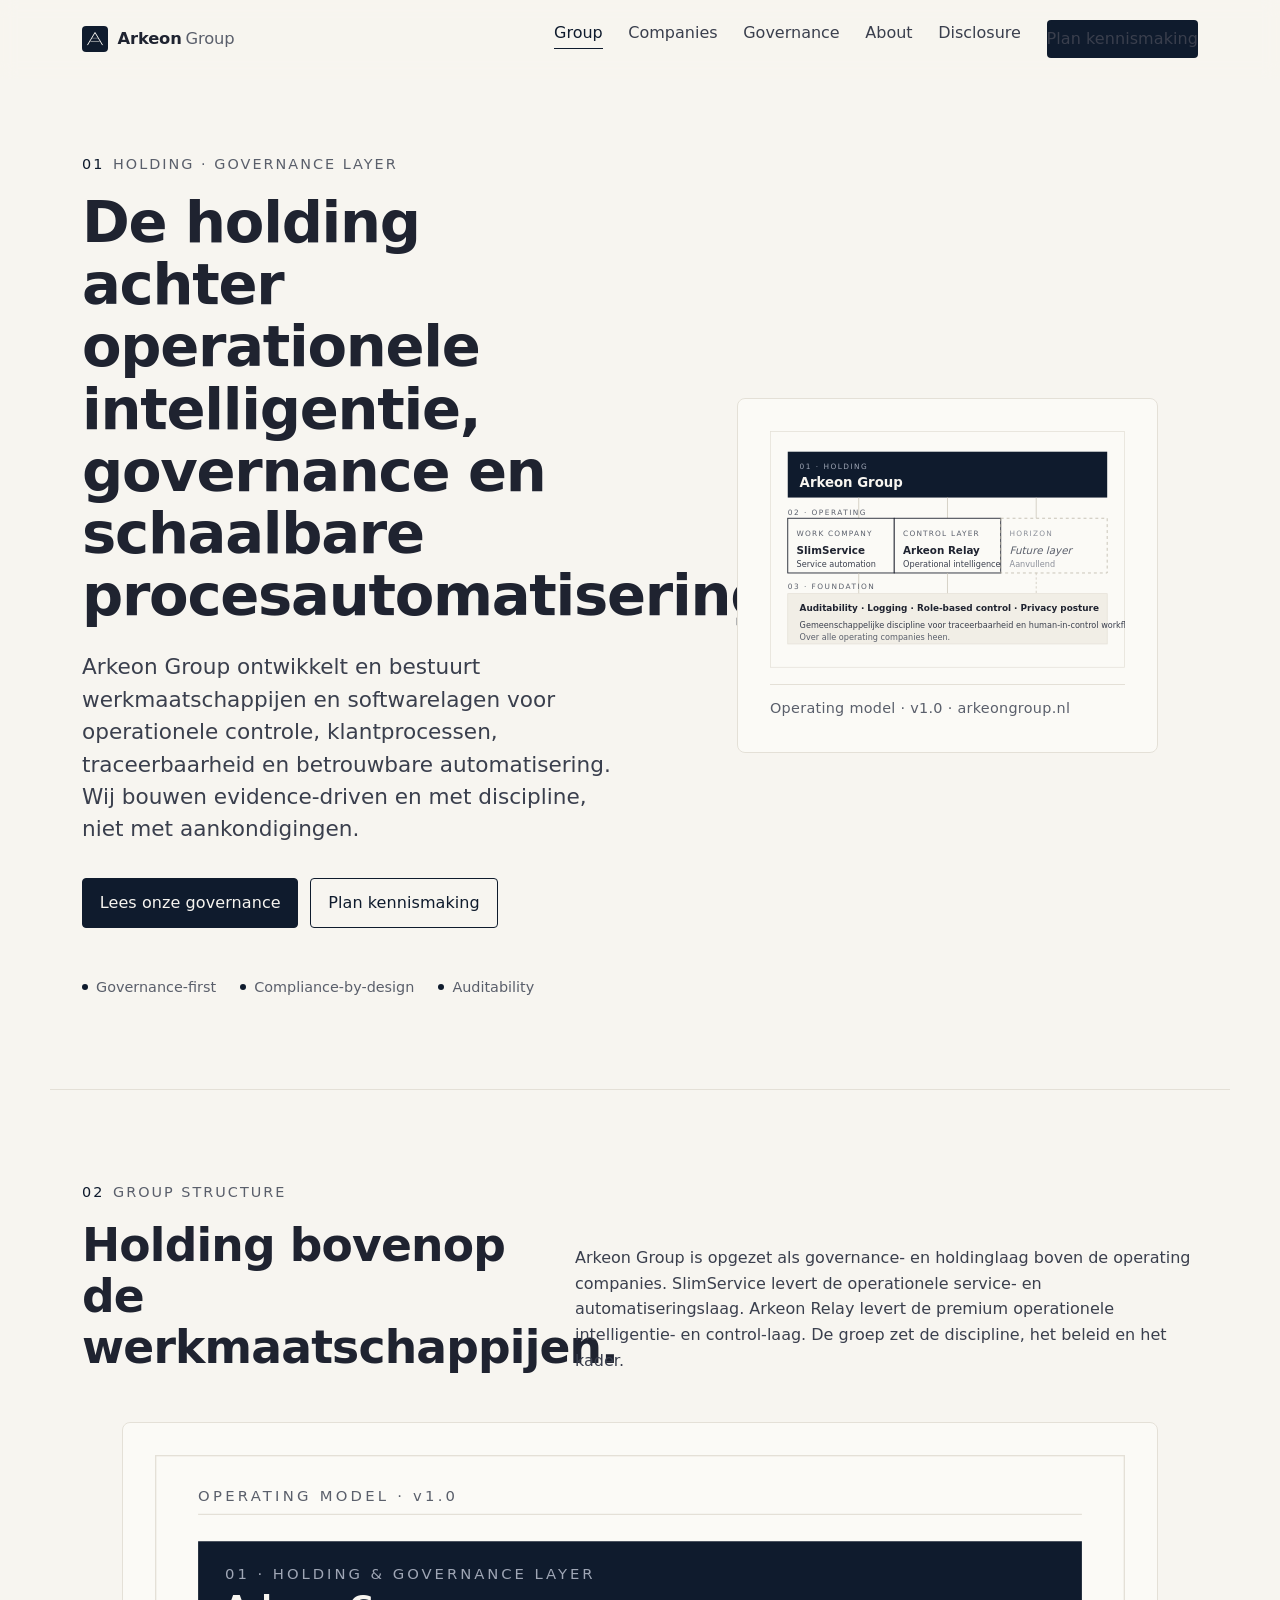
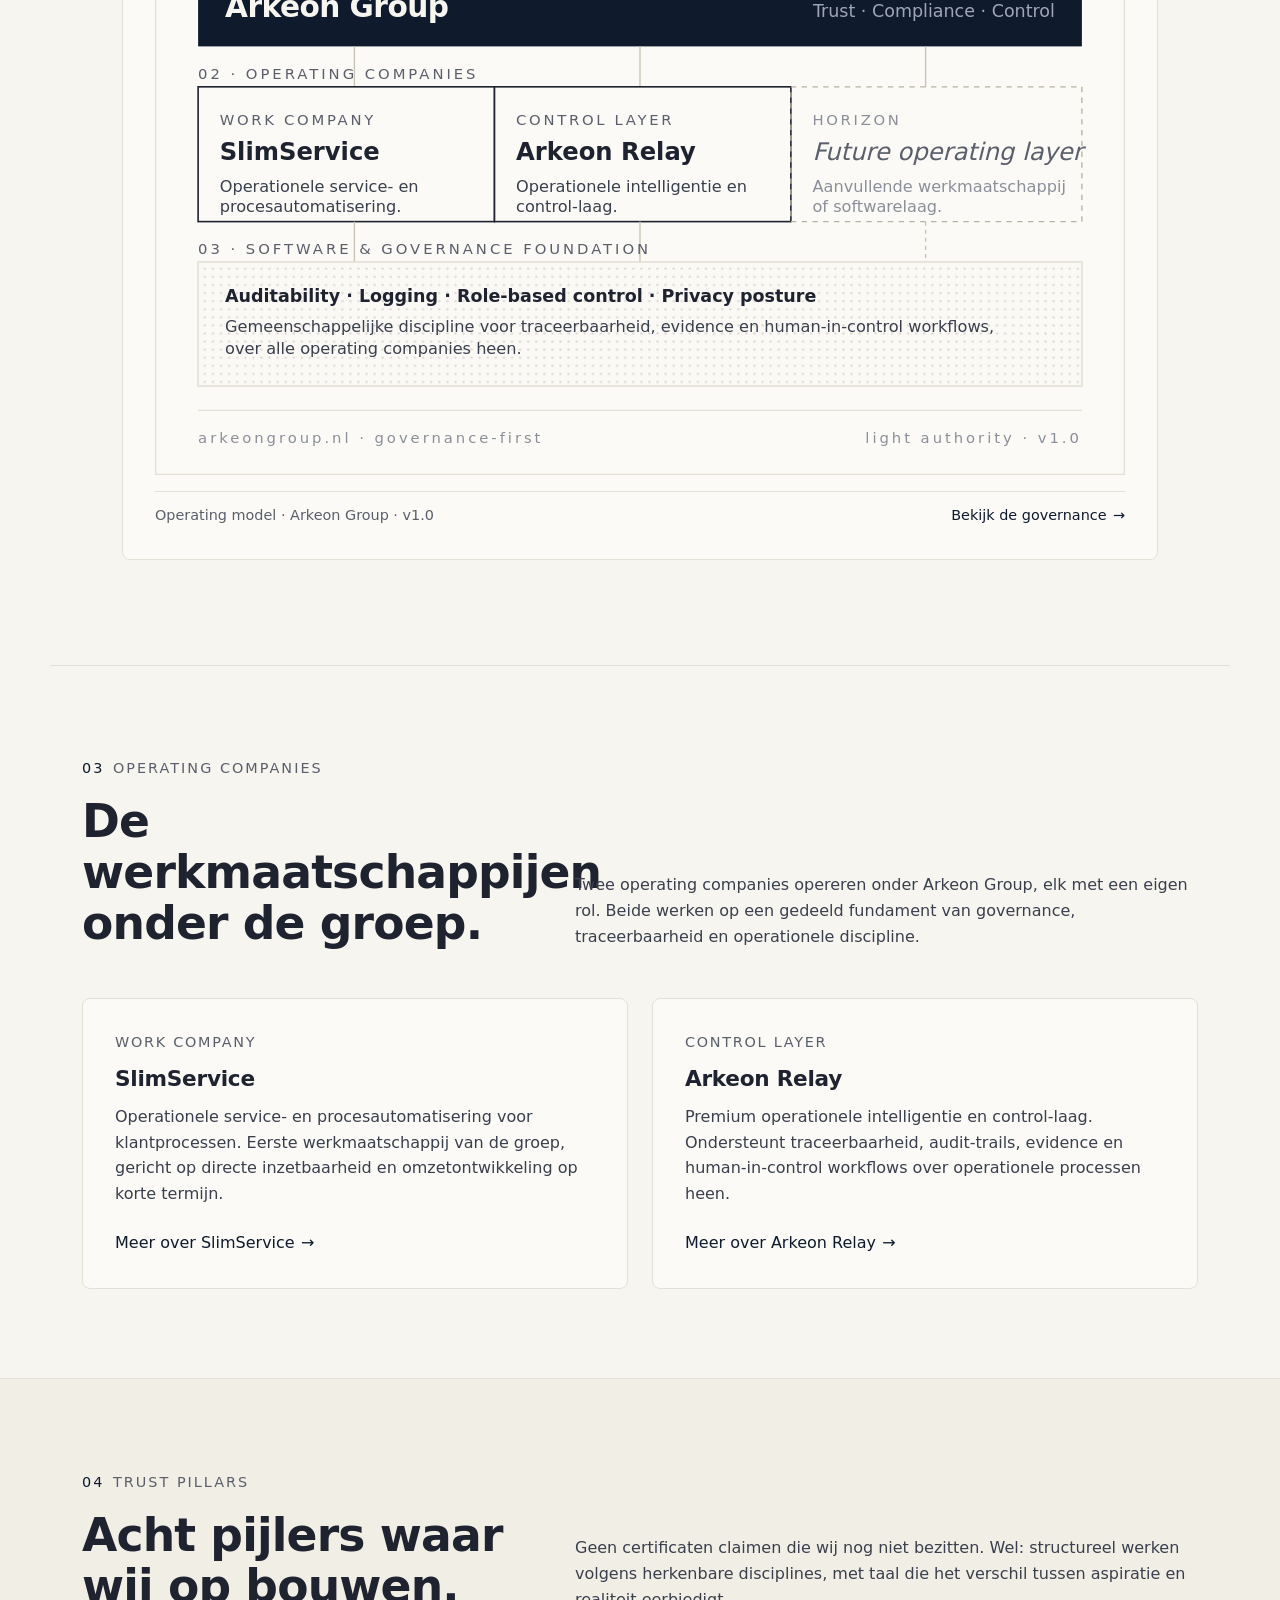
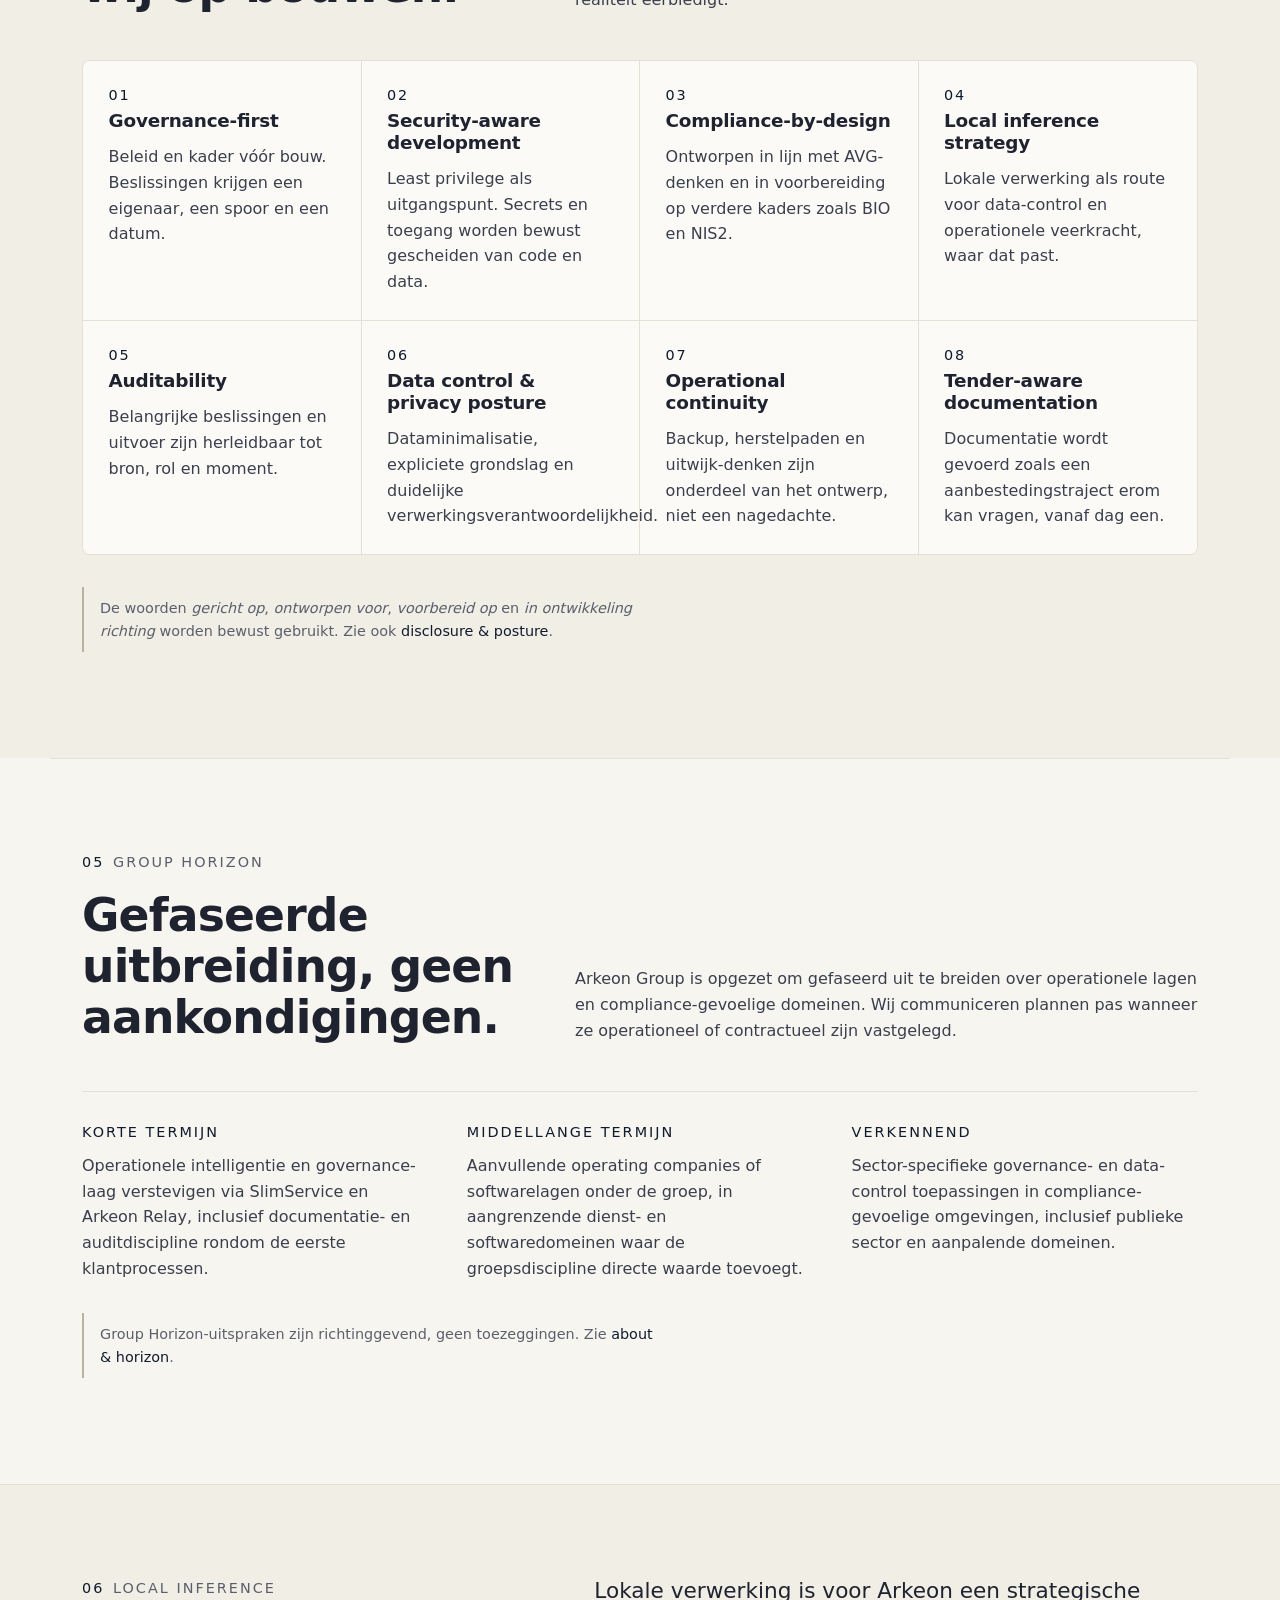
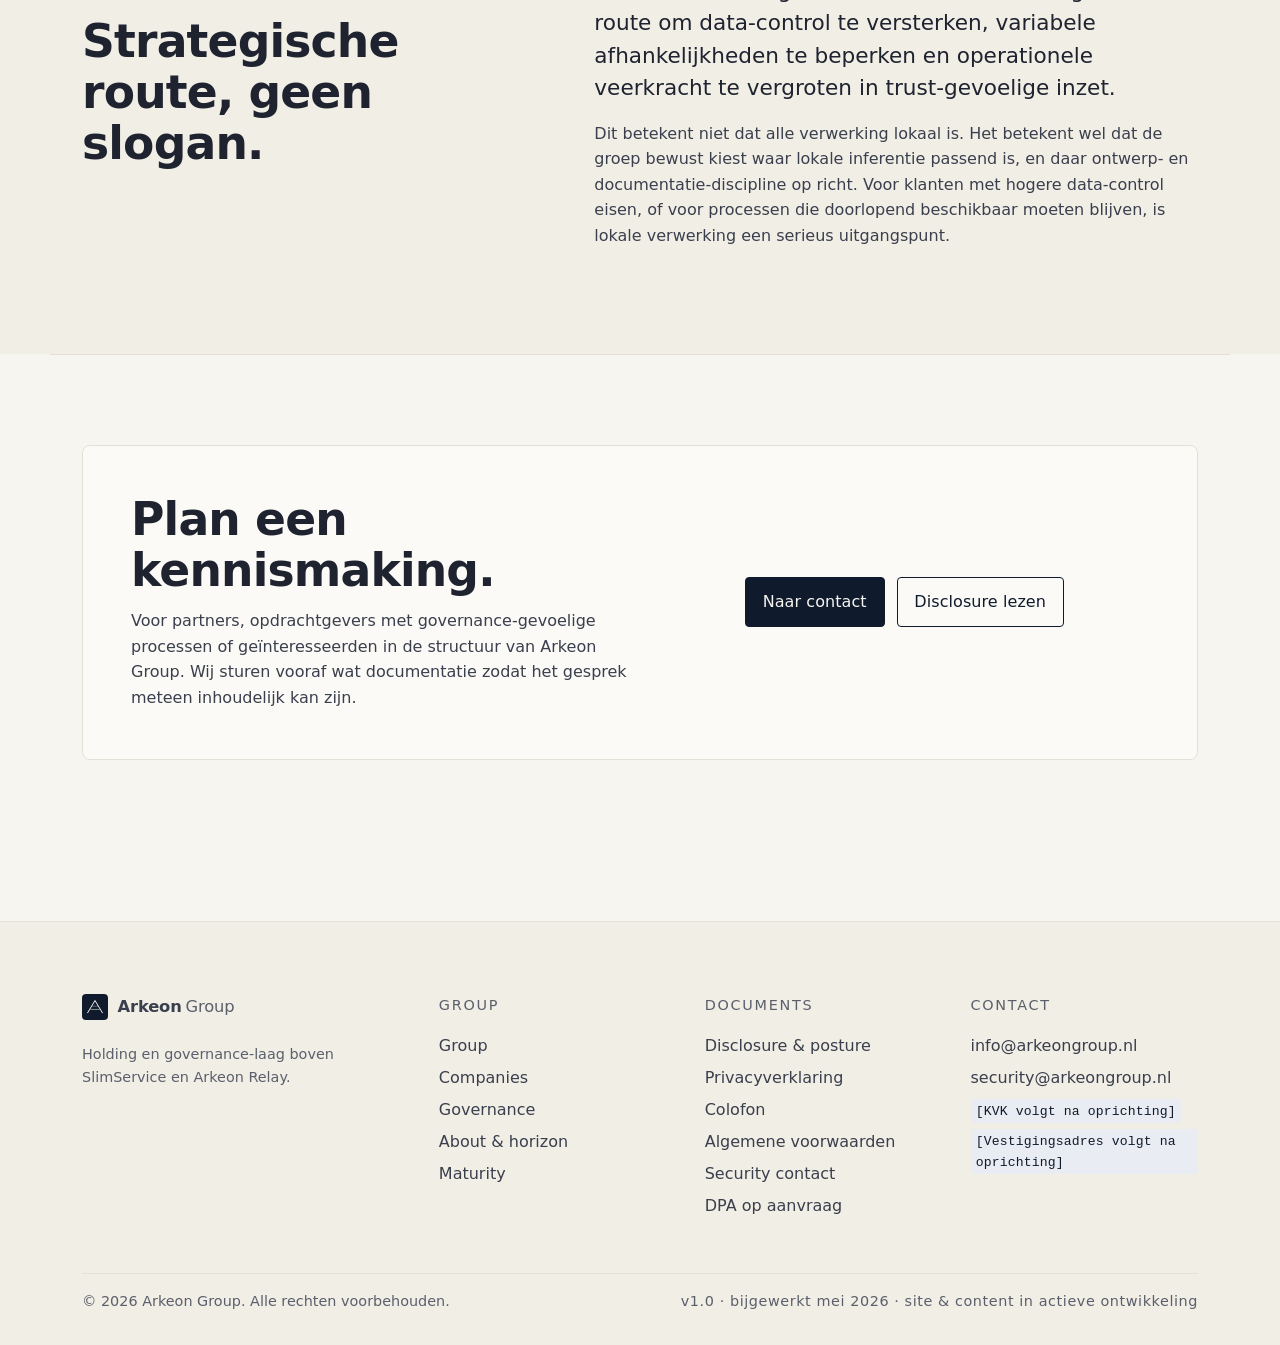
==== index.html @ 82726837 "insertion arkeon group insertie arkeon group holding first presents" ====
<!doctype html>
<html lang="nl">
<head>
  <meta charset="utf-8">
  <meta name="viewport" content="width=device-width, initial-scale=1, viewport-fit=cover">
  <meta name="theme-color" content="#F7F5F0">
  <title>Arkeon Group · Holding en governance-laag</title>
  <meta name="description" content="Arkeon Group is de holding en governance-laag boven SlimService en Arkeon Relay. Gericht op operationele controle, traceerbaarheid en compliance-bewuste automatisering.">

  <link rel="icon" href="assets/favicon.svg" type="image/svg+xml">
  <link rel="canonical" href="https://arkeongroup.nl/">

  <meta property="og:type" content="website">
  <meta property="og:title" content="Arkeon Group · Holding en governance-laag">
  <meta property="og:description" content="De holding achter operationele intelligentie, governance en schaalbare procesautomatisering.">
  <meta property="og:url" content="https://arkeongroup.nl/">
  <meta property="og:image" content="https://arkeongroup.nl/assets/og-image.svg">
  <meta property="og:locale" content="nl_NL">
  <meta name="twitter:card" content="summary_large_image">

  <link rel="stylesheet" href="styles.css">

  <script type="application/ld+json">
  {
    "@context": "https://schema.org",
    "@type": "Organization",
    "name": "Arkeon Group",
    "url": "https://arkeongroup.nl/",
    "logo": "https://arkeongroup.nl/assets/favicon.svg",
    "description": "Holding en governance-laag boven operating companies SlimService en Arkeon Relay. Gericht op operationele controle, traceerbaarheid en compliance-bewuste automatisering.",
    "areaServed": "NL",
    "knowsAbout": ["governance", "operational intelligence", "process automation", "compliance-by-design", "auditability"],
    "subOrganization": [
      { "@type": "Organization", "name": "SlimService" },
      { "@type": "Organization", "name": "Arkeon Relay" }
    ]
  }
  </script>
</head>
<body>
  <a class="skip-link" href="#main">Naar hoofdinhoud</a>

  <noscript><div class="noscript-banner">Deze site werkt zonder JavaScript. Sommige interactieve verfijningen zijn uitgeschakeld.</div></noscript>

  <header class="site-header" role="banner">
    <div class="container header-inner">
      <a href="index.html" class="brand" aria-label="Arkeon Group, naar startpagina">
        <svg class="brand-mark" viewBox="0 0 64 64" aria-hidden="true">
          <rect width="64" height="64" rx="10" fill="#0F1B2D"/>
          <g fill="none" stroke="#F7F5F0" stroke-width="2.4" stroke-linecap="square">
            <path d="M14 46 L32 16 L50 46"/>
            <path d="M22 38 H42" stroke-opacity="0.55"/>
            <path d="M26 30 H38" stroke-opacity="0.35"/>
          </g>
        </svg>
        <span class="brand-name">Arkeon<span class="group">Group</span></span>
      </a>

      <nav class="nav" aria-label="Hoofdnavigatie">
        <button class="nav-toggle" type="button" aria-label="Navigatie openen" aria-controls="primary-nav" data-nav-toggle>
          <span class="nav-toggle-bars" aria-hidden="true"></span>
        </button>
        <ul id="primary-nav" class="nav-list" data-nav-list>
          <li><a href="index.html">Group</a></li>
          <li><a href="companies.html">Companies</a></li>
          <li><a href="governance.html">Governance</a></li>
          <li><a href="about.html">About</a></li>
          <li><a href="disclosure.html">Disclosure</a></li>
          <li><a href="contact.html" class="btn btn--sm cta">Plan kennismaking</a></li>
        </ul>
      </nav>
    </div>
  </header>

  <main id="main">

    <!-- ===== HERO ===== -->
    <section class="hero container" aria-labelledby="hero-title">
      <div class="hero-grid">
        <div class="reveal">
          <span class="eyebrow"><span class="num">01</span>Holding · Governance Layer</span>
          <h1 id="hero-title">De holding achter operationele intelligentie, governance en schaalbare procesautomatisering.</h1>
          <p class="lead">
            Arkeon Group ontwikkelt en bestuurt werkmaatschappijen en softwarelagen voor operationele controle,
            klantprocessen, traceerbaarheid en betrouwbare automatisering. Wij bouwen evidence-driven en met
            discipline, niet met aankondigingen.
          </p>
          <div class="hero-actions">
            <a href="governance.html" class="btn">Lees onze governance</a>
            <a href="contact.html" class="btn btn--ghost">Plan kennismaking</a>
          </div>
          <div class="hero-meta" aria-label="Kernpijlers">
            <span>Governance-first</span>
            <span>Compliance-by-design</span>
            <span>Auditability</span>
          </div>
        </div>

        <figure class="hero-visual reveal" aria-label="Operating layers van Arkeon Group">
          <svg viewBox="0 0 480 320" role="img" aria-hidden="true"
               font-family="system-ui, -apple-system, Segoe UI, Inter, sans-serif">
            <rect x="0.5" y="0.5" width="479" height="319" fill="#FBFAF6" stroke="#E4E0D7"/>

            <!-- holding band -->
            <rect x="24" y="28" width="432" height="62" fill="#0F1B2D"/>
            <text x="40" y="52" font-size="10" letter-spacing="2" fill="#9FA6B5">01 · HOLDING</text>
            <text x="40" y="76" font-size="18" font-weight="600" fill="#F7F5F0">Arkeon Group</text>

            <!-- connectors -->
            <line x1="120" y1="90" x2="120" y2="118" stroke="#C9C3B5"/>
            <line x1="240" y1="90" x2="240" y2="118" stroke="#C9C3B5"/>
            <line x1="360" y1="90" x2="360" y2="118" stroke="#C9C3B5"/>

            <!-- operating companies row -->
            <text x="24" y="114" font-size="10" letter-spacing="2" fill="#5A5F6B">02 · OPERATING</text>
            <rect x="24" y="118" width="144" height="74" fill="#FBFAF6" stroke="#1F2330" stroke-width="1.2"/>
            <text x="36" y="142" font-size="10" letter-spacing="1.6" fill="#5A5F6B">WORK COMPANY</text>
            <text x="36" y="166" font-size="14" font-weight="600" fill="#1F2330">SlimService</text>
            <text x="36" y="184" font-size="11" fill="#3A3F4D">Service automation</text>

            <rect x="168" y="118" width="144" height="74" fill="#FBFAF6" stroke="#1F2330" stroke-width="1.2"/>
            <text x="180" y="142" font-size="10" letter-spacing="1.6" fill="#5A5F6B">CONTROL LAYER</text>
            <text x="180" y="166" font-size="14" font-weight="600" fill="#1F2330">Arkeon Relay</text>
            <text x="180" y="184" font-size="11" fill="#3A3F4D">Operational intelligence</text>

            <rect x="312" y="118" width="144" height="74" fill="none" stroke="#B8B2A2" stroke-dasharray="4 4"/>
            <text x="324" y="142" font-size="10" letter-spacing="1.6" fill="#8B8F99">HORIZON</text>
            <text x="324" y="166" font-size="14" font-weight="500" fill="#5A5F6B" font-style="italic">Future layer</text>
            <text x="324" y="184" font-size="11" fill="#8B8F99">Aanvullend</text>

            <line x1="120" y1="192" x2="120" y2="220" stroke="#C9C3B5"/>
            <line x1="240" y1="192" x2="240" y2="220" stroke="#C9C3B5"/>
            <line x1="360" y1="192" x2="360" y2="220" stroke="#C9C3B5" stroke-dasharray="3 3"/>

            <!-- foundation -->
            <text x="24" y="214" font-size="10" letter-spacing="2" fill="#5A5F6B">03 · FOUNDATION</text>
            <rect x="24" y="220" width="432" height="68" fill="#F1EEE6" stroke="#E4E0D7"/>
            <text x="40" y="244" font-size="12" font-weight="600" fill="#1F2330">
              Auditability · Logging · Role-based control · Privacy posture
            </text>
            <text x="40" y="266" font-size="11" fill="#3A3F4D">
              Gemeenschappelijke discipline voor traceerbaarheid en human-in-control workflows.
            </text>
            <text x="40" y="282" font-size="11" fill="#5A5F6B">Over alle operating companies heen.</text>
          </svg>
          <figcaption>Operating model · v1.0 · arkeongroup.nl</figcaption>
        </figure>
      </div>
    </section>

    <!-- ===== GROUP STRUCTURE ===== -->
    <section class="section container" aria-labelledby="structure-title">
      <div class="section-head reveal">
        <div>
          <span class="eyebrow"><span class="num">02</span>Group Structure</span>
          <h2 id="structure-title">Holding bovenop de werkmaatschappijen.</h2>
        </div>
        <p>
          Arkeon Group is opgezet als governance- en holdinglaag boven de operating companies. SlimService levert
          de operationele service- en automatiseringslaag. Arkeon Relay levert de premium operationele
          intelligentie- en control-laag. De groep zet de discipline, het beleid en het kader.
        </p>
      </div>

      <figure class="diagram reveal" aria-label="Arkeon Group operating model">
        <img src="assets/operating-model.svg" alt="Arkeon Group operating model: Arkeon Group als holding en governance-laag boven SlimService en Arkeon Relay, met een gestippelde toekomstige operating layer en een gemeenschappelijke software- en governance-fundament daaronder.">
        <figcaption class="diagram-caption">
          <span>Operating model · Arkeon Group · v1.0</span>
          <span><a href="governance.html" class="linkrow">Bekijk de governance</a></span>
        </figcaption>
      </figure>
    </section>

    <!-- ===== OPERATING COMPANIES ===== -->
    <section class="section container" aria-labelledby="companies-title">
      <div class="section-head reveal">
        <div>
          <span class="eyebrow"><span class="num">03</span>Operating Companies</span>
          <h2 id="companies-title">De werkmaatschappijen onder de groep.</h2>
        </div>
        <p>
          Twee operating companies opereren onder Arkeon Group, elk met een eigen rol. Beide werken op een
          gedeeld fundament van governance, traceerbaarheid en operationele discipline.
        </p>
      </div>

      <div class="companies reveal">
        <article class="company">
          <div class="company-tag">Work Company</div>
          <h3>SlimService</h3>
          <p>
            Operationele service- en procesautomatisering voor klantprocessen. Eerste werkmaatschappij van
            de groep, gericht op directe inzetbaarheid en omzetontwikkeling op korte termijn.
          </p>
          <a class="linkrow" href="companies.html#slimservice">Meer over SlimService</a>
        </article>
        <article class="company">
          <div class="company-tag">Control Layer</div>
          <h3>Arkeon Relay</h3>
          <p>
            Premium operationele intelligentie en control-laag. Ondersteunt traceerbaarheid, audit-trails,
            evidence en human-in-control workflows over operationele processen heen.
          </p>
          <a class="linkrow" href="companies.html#relay">Meer over Arkeon Relay</a>
        </article>
      </div>
    </section>

    <!-- ===== TRUST PILLARS ===== -->
    <section class="section section--quiet" aria-labelledby="pillars-title">
      <div class="container">
        <div class="section-head reveal">
          <div>
            <span class="eyebrow"><span class="num">04</span>Trust Pillars</span>
            <h2 id="pillars-title">Acht pijlers waar wij op bouwen.</h2>
          </div>
          <p>
            Geen certificaten claimen die wij nog niet bezitten. Wel: structureel werken volgens herkenbare
            disciplines, met taal die het verschil tussen aspiratie en realiteit eerbiedigt.
          </p>
        </div>

        <div class="pillars reveal" role="list">
          <div class="pillar" role="listitem">
            <h4><span class="num">01</span>Governance-first</h4>
            <p>Beleid en kader vóór bouw. Beslissingen krijgen een eigenaar, een spoor en een datum.</p>
          </div>
          <div class="pillar" role="listitem">
            <h4><span class="num">02</span>Security-aware development</h4>
            <p>Least privilege als uitgangspunt. Secrets en toegang worden bewust gescheiden van code en data.</p>
          </div>
          <div class="pillar" role="listitem">
            <h4><span class="num">03</span>Compliance-by-design</h4>
            <p>Ontworpen in lijn met AVG-denken en in voorbereiding op verdere kaders zoals BIO en NIS2.</p>
          </div>
          <div class="pillar" role="listitem">
            <h4><span class="num">04</span>Local inference strategy</h4>
            <p>Lokale verwerking als route voor data-control en operationele veerkracht, waar dat past.</p>
          </div>
          <div class="pillar" role="listitem">
            <h4><span class="num">05</span>Auditability</h4>
            <p>Belangrijke beslissingen en uitvoer zijn herleidbaar tot bron, rol en moment.</p>
          </div>
          <div class="pillar" role="listitem">
            <h4><span class="num">06</span>Data control &amp; privacy posture</h4>
            <p>Dataminimalisatie, expliciete grondslag en duidelijke verwerkingsverantwoordelijkheid.</p>
          </div>
          <div class="pillar" role="listitem">
            <h4><span class="num">07</span>Operational continuity</h4>
            <p>Backup, herstelpaden en uitwijk-denken zijn onderdeel van het ontwerp, niet een nagedachte.</p>
          </div>
          <div class="pillar" role="listitem">
            <h4><span class="num">08</span>Tender-aware documentation</h4>
            <p>Documentatie wordt gevoerd zoals een aanbestedingstraject erom kan vragen, vanaf dag een.</p>
          </div>
        </div>

        <p class="note reveal" style="margin-top: var(--s-6);">
          De woorden <em>gericht op</em>, <em>ontworpen voor</em>, <em>voorbereid op</em> en
          <em>in ontwikkeling richting</em> worden bewust gebruikt. Zie ook
          <a href="disclosure.html">disclosure &amp; posture</a>.
        </p>
      </div>
    </section>

    <!-- ===== GROUP HORIZON STRIP ===== -->
    <section class="section container" aria-labelledby="horizon-title">
      <div class="section-head reveal">
        <div>
          <span class="eyebrow"><span class="num">05</span>Group Horizon</span>
          <h2 id="horizon-title">Gefaseerde uitbreiding, geen aankondigingen.</h2>
        </div>
        <p>
          Arkeon Group is opgezet om gefaseerd uit te breiden over operationele lagen en compliance-gevoelige
          domeinen. Wij communiceren plannen pas wanneer ze operationeel of contractueel zijn vastgelegd.
        </p>
      </div>

      <div class="horizon reveal">
        <div class="horizon-col">
          <h4>Korte termijn</h4>
          <p>
            Operationele intelligentie en governance-laag verstevigen via SlimService en Arkeon Relay,
            inclusief documentatie- en auditdiscipline rondom de eerste klantprocessen.
          </p>
        </div>
        <div class="horizon-col">
          <h4>Middellange termijn</h4>
          <p>
            Aanvullende operating companies of softwarelagen onder de groep, in aangrenzende dienst- en
            softwaredomeinen waar de groepsdiscipline directe waarde toevoegt.
          </p>
        </div>
        <div class="horizon-col">
          <h4>Verkennend</h4>
          <p>
            Sector-specifieke governance- en data-control toepassingen in compliance-gevoelige omgevingen,
            inclusief publieke sector en aanpalende domeinen.
          </p>
        </div>
      </div>

      <p class="note reveal" style="margin-top: var(--s-6);">
        Group Horizon-uitspraken zijn richtinggevend, geen toezeggingen. Zie
        <a href="about.html#horizon">about &amp; horizon</a>.
      </p>
    </section>

    <!-- ===== LOCAL INFERENCE ===== -->
    <section class="section section--quiet" aria-labelledby="inference-title">
      <div class="container">
        <div class="split reveal">
          <div>
            <span class="eyebrow"><span class="num">06</span>Local Inference</span>
            <h2 id="inference-title">Strategische route, geen slogan.</h2>
          </div>
          <div>
            <p class="lead">
              Lokale verwerking is voor Arkeon een strategische route om data-control te versterken,
              variabele afhankelijkheden te beperken en operationele veerkracht te vergroten in
              trust-gevoelige inzet.
            </p>
            <p>
              Dit betekent niet dat alle verwerking lokaal is. Het betekent wel dat de groep bewust kiest
              waar lokale inferentie passend is, en daar ontwerp- en documentatie-discipline op richt. Voor
              klanten met hogere data-control eisen, of voor processen die doorlopend beschikbaar moeten
              blijven, is lokale verwerking een serieus uitgangspunt.
            </p>
          </div>
        </div>
      </div>
    </section>

    <!-- ===== CTA ===== -->
    <section class="section container" aria-labelledby="cta-title">
      <div class="cta-panel reveal">
        <div>
          <h2 id="cta-title">Plan een kennismaking.</h2>
          <p>
            Voor partners, opdrachtgevers met governance-gevoelige processen of geïnteresseerden in de
            structuur van Arkeon Group. Wij sturen vooraf wat documentatie zodat het gesprek meteen
            inhoudelijk kan zijn.
          </p>
        </div>
        <div class="cta-actions">
          <a href="contact.html" class="btn">Naar contact</a>
          <a href="disclosure.html" class="btn btn--ghost">Disclosure lezen</a>
        </div>
      </div>
    </section>

  </main>

  <footer class="site-footer" role="contentinfo">
    <div class="container">
      <div class="footer-grid">
        <div class="footer-col footer-tag">
          <a href="index.html" class="brand" aria-label="Arkeon Group">
            <svg class="brand-mark" viewBox="0 0 64 64" aria-hidden="true">
              <rect width="64" height="64" rx="10" fill="#0F1B2D"/>
              <g fill="none" stroke="#F7F5F0" stroke-width="2.4" stroke-linecap="square">
                <path d="M14 46 L32 16 L50 46"/>
                <path d="M22 38 H42" stroke-opacity="0.55"/>
                <path d="M26 30 H38" stroke-opacity="0.35"/>
              </g>
            </svg>
            <span class="brand-name">Arkeon<span class="group">Group</span></span>
          </a>
          <p style="margin-top: var(--s-4);">
            Holding en governance-laag boven SlimService en Arkeon Relay.
          </p>
        </div>

        <div class="footer-col">
          <h5>Group</h5>
          <ul>
            <li><a href="index.html">Group</a></li>
            <li><a href="companies.html">Companies</a></li>
            <li><a href="governance.html">Governance</a></li>
            <li><a href="about.html">About &amp; horizon</a></li>
            <li><a href="about.html#maturity">Maturity</a></li>
          </ul>
        </div>

        <div class="footer-col">
          <h5>Documents</h5>
          <ul>
            <li><a href="disclosure.html">Disclosure &amp; posture</a></li>
            <li><a href="privacy.html">Privacyverklaring</a></li>
            <li><a href="contact.html#colofon">Colofon</a></li>
            <li><a href="contact.html#voorwaarden">Algemene voorwaarden</a></li>
            <li><a href="contact.html#security">Security contact</a></li>
            <li><a href="contact.html#dpa">DPA op aanvraag</a></li>
          </ul>
        </div>

        <div class="footer-col">
          <h5>Contact</h5>
          <ul>
            <li><a href="mailto:info@arkeongroup.nl">info@arkeongroup.nl</a></li>
            <li><a href="mailto:security@arkeongroup.nl">security@arkeongroup.nl</a></li>
            <li><span class="placeholder">[KVK volgt na oprichting]</span></li>
            <li><span class="placeholder">[Vestigingsadres volgt na oprichting]</span></li>
          </ul>
        </div>
      </div>

      <div class="footer-bar">
        <span>&copy; 2026 Arkeon Group. Alle rechten voorbehouden.</span>
        <span class="version">v1.0 · bijgewerkt mei 2026 · site &amp; content in actieve ontwikkeling</span>
      </div>
    </div>
  </footer>

  <script src="script.js" defer></script>
</body>
</html>
---- styles.css ----
/* =========================================================
   Arkeon Group · light authority theme
   v1.0 · mei 2026
   ---------------------------------------------------------
   Sober, editorial, governance-first.
   No external dependencies. No tracking. No frameworks.
   ========================================================= */

/* ---------- Design tokens ---------- */
:root {
  /* Surfaces */
  --bg:          #F7F5F0;   /* warm off-white */
  --surface:     #FBFAF6;   /* slightly lifted surface */
  --surface-2:   #F1EEE6;   /* recessed/quote surface */

  /* Ink */
  --ink:         #1F2330;   /* graphite primary text */
  --ink-2:       #3A3F4D;   /* secondary text */
  --muted:       #5A5F6B;   /* tertiary / meta */
  --soft:        #8B8F99;

  /* Lines */
  --line:        #E4E0D7;
  --line-2:      #D1CCBE;
  --line-strong: #B8B2A2;

  /* Accent (restrained navy/ink) */
  --accent:      #0F1B2D;
  --accent-2:    #25324A;
  --accent-soft: #E9ECF2;

  /* Functional */
  --focus:       #2F4A7A;

  /* Type */
  --font-sans: ui-sans-serif, system-ui, -apple-system, "Segoe UI", Inter, Roboto, "Helvetica Neue", Arial, sans-serif;
  --font-serif: ui-serif, Georgia, "Times New Roman", Times, serif;
  --font-mono: ui-monospace, SFMono-Regular, Menlo, Consolas, monospace;

  /* Scale */
  --step--1: clamp(0.82rem, 0.78rem + 0.2vw, 0.9rem);
  --step-0:  clamp(0.95rem, 0.9rem + 0.2vw, 1rem);
  --step-1:  clamp(1.05rem, 1rem + 0.3vw, 1.15rem);
  --step-2:  clamp(1.2rem, 1.1rem + 0.5vw, 1.35rem);
  --step-3:  clamp(1.4rem, 1.25rem + 0.8vw, 1.7rem);
  --step-4:  clamp(1.7rem, 1.45rem + 1.2vw, 2.1rem);
  --step-5:  clamp(2.1rem, 1.7rem + 1.8vw, 2.85rem);
  --step-6:  clamp(2.6rem, 2rem + 2.6vw, 3.6rem);

  /* Spacing */
  --s-1: 0.25rem;
  --s-2: 0.5rem;
  --s-3: 0.75rem;
  --s-4: 1rem;
  --s-5: 1.5rem;
  --s-6: 2rem;
  --s-7: 3rem;
  --s-8: 4.5rem;
  --s-9: 6rem;

  /* Layout */
  --maxw: 1180px;
  --gutter: clamp(1rem, 2.5vw, 2rem);

  /* Radii */
  --r-1: 4px;
  --r-2: 8px;

  /* Motion */
  --ease: cubic-bezier(0.2, 0.6, 0.2, 1);
}

/* ---------- Base ---------- */
*, *::before, *::after { box-sizing: border-box; }

html {
  -webkit-text-size-adjust: 100%;
  scroll-behavior: smooth;
}
@media (prefers-reduced-motion: reduce) {
  html { scroll-behavior: auto; }
  * { animation: none !important; transition: none !important; }
}

body {
  margin: 0;
  background: var(--bg);
  color: var(--ink);
  font-family: var(--font-sans);
  font-size: var(--step-0);
  line-height: 1.6;
  font-feature-settings: "kern", "liga", "ss01";
  -webkit-font-smoothing: antialiased;
  -moz-osx-font-smoothing: grayscale;
  text-rendering: optimizeLegibility;
}

img, svg { max-width: 100%; height: auto; display: block; }

a {
  color: var(--accent);
  text-decoration: none;
  border-bottom: 1px solid transparent;
  transition: border-color 160ms var(--ease), color 160ms var(--ease);
}
a:hover { border-bottom-color: var(--accent); }
a:focus-visible {
  outline: 2px solid var(--focus);
  outline-offset: 2px;
  border-radius: 2px;
}

button { font: inherit; cursor: pointer; }

::selection { background: var(--accent); color: var(--bg); }

/* ---------- Skip link ---------- */
.skip-link {
  position: absolute;
  left: -9999px;
  top: 0;
  background: var(--accent);
  color: var(--bg);
  padding: 0.5rem 0.75rem;
  z-index: 1000;
}
.skip-link:focus { left: 1rem; top: 1rem; }

/* ---------- Layout primitives ---------- */
.container {
  width: 100%;
  max-width: var(--maxw);
  margin-inline: auto;
  padding-inline: var(--gutter);
}

.section {
  padding-block: clamp(3rem, 7vw, 6rem);
  border-top: 1px solid var(--line);
}
.section--first { border-top: none; }
.section--quiet { background: var(--surface-2); }

.eyebrow {
  display: inline-block;
  font-size: var(--step--1);
  letter-spacing: 0.14em;
  text-transform: uppercase;
  color: var(--muted);
  font-weight: 500;
  margin-bottom: var(--s-4);
}
.eyebrow .num {
  display: inline-block;
  margin-right: 0.6em;
  color: var(--accent);
  font-variant-numeric: tabular-nums;
}

/* ---------- Typography ---------- */
h1, h2, h3, h4 {
  color: var(--ink);
  margin: 0 0 var(--s-4);
  font-weight: 600;
  letter-spacing: -0.012em;
  line-height: 1.2;
}
h1 { font-size: var(--step-6); letter-spacing: -0.022em; line-height: 1.08; }
h2 { font-size: var(--step-5); letter-spacing: -0.018em; line-height: 1.12; }
h3 { font-size: var(--step-3); }
h4 { font-size: var(--step-1); }

p { margin: 0 0 var(--s-4); color: var(--ink-2); max-width: 68ch; }
p.lead { font-size: var(--step-2); color: var(--ink); max-width: 56ch; line-height: 1.5; }
.muted { color: var(--muted); }
.small { font-size: var(--step--1); }

ul, ol { margin: 0 0 var(--s-4); padding-left: 1.2rem; color: var(--ink-2); }
li { margin: 0.25rem 0; }

hr {
  border: 0;
  border-top: 1px solid var(--line);
  margin: var(--s-6) 0;
}

/* ---------- Header ---------- */
.site-header {
  position: sticky;
  top: 0;
  z-index: 50;
  background: color-mix(in srgb, var(--bg) 88%, transparent);
  backdrop-filter: saturate(120%) blur(8px);
  -webkit-backdrop-filter: saturate(120%) blur(8px);
  border-bottom: 1px solid transparent;
  transition: border-color 200ms var(--ease), background-color 200ms var(--ease);
}
.site-header.is-scrolled {
  background: color-mix(in srgb, var(--bg) 96%, transparent);
  border-bottom-color: var(--line);
}
.header-inner {
  display: flex;
  align-items: center;
  justify-content: space-between;
  gap: var(--s-5);
  padding-block: 1rem;
}
.brand {
  display: inline-flex;
  align-items: center;
  gap: 0.6rem;
  color: var(--ink);
  border: 0;
  font-weight: 600;
  letter-spacing: -0.01em;
}
.brand:hover { border: 0; color: var(--accent); }
.brand-mark {
  width: 26px; height: 26px;
  flex-shrink: 0;
}
.brand-name { font-size: 1.02rem; }
.brand-name .group { color: var(--muted); font-weight: 500; margin-left: 0.25rem; }

.nav {
  display: flex;
  align-items: center;
  gap: var(--s-5);
}
.nav-list {
  display: flex;
  gap: clamp(1rem, 2vw, 1.6rem);
  list-style: none;
  padding: 0; margin: 0;
}
.nav-list a {
  color: var(--ink-2);
  font-size: var(--step-0);
  border: 0;
  padding: 0.4rem 0;
}
.nav-list a:hover { color: var(--accent); }
.nav-list a[aria-current="page"] {
  color: var(--accent);
  border-bottom: 1px solid var(--accent);
}

.nav-toggle {
  display: none;
  background: transparent;
  border: 1px solid var(--line-2);
  border-radius: var(--r-1);
  padding: 0.4rem 0.6rem;
  color: var(--ink);
}
.nav-toggle:hover { border-color: var(--ink); }
.nav-toggle-bars {
  display: block;
  width: 18px;
  height: 2px;
  background: currentColor;
  position: relative;
}
.nav-toggle-bars::before,
.nav-toggle-bars::after {
  content: "";
  position: absolute;
  left: 0; right: 0;
  height: 2px;
  background: currentColor;
}
.nav-toggle-bars::before { top: -6px; }
.nav-toggle-bars::after  { top: 6px; }

@media (max-width: 820px) {
  .nav-toggle { display: inline-flex; align-items: center; }
  .nav-list {
    position: absolute;
    inset: 100% 0 auto 0;
    flex-direction: column;
    gap: 0;
    background: var(--bg);
    border-bottom: 1px solid var(--line);
    padding: var(--s-3) var(--gutter) var(--s-5);
    display: none;
  }
  .nav-list.is-open { display: flex; }
  .nav-list li { border-top: 1px solid var(--line); }
  .nav-list a { display: block; padding: 0.9rem 0; }
  .nav .cta { margin-top: var(--s-3); }
}

/* ---------- Buttons ---------- */
.btn {
  display: inline-flex;
  align-items: center;
  justify-content: center;
  gap: 0.5rem;
  padding: 0.7rem 1.05rem;
  font-size: var(--step-0);
  font-weight: 500;
  letter-spacing: 0.005em;
  border: 1px solid var(--accent);
  border-radius: var(--r-1);
  color: var(--bg);
  background: var(--accent);
  text-decoration: none;
  transition: background-color 160ms var(--ease), color 160ms var(--ease), border-color 160ms var(--ease), transform 160ms var(--ease);
}
.btn:hover { background: var(--accent-2); border-color: var(--accent-2); color: var(--bg); border-bottom: 1px solid var(--accent-2); }
.btn--ghost {
  background: transparent;
  color: var(--accent);
}
.btn--ghost:hover { background: var(--accent-soft); color: var(--accent); border-color: var(--accent); }
.btn--sm { padding: 0.5rem 0.8rem; font-size: var(--step--1); }

.linkrow {
  display: inline-flex;
  align-items: center;
  gap: 0.4rem;
  color: var(--accent);
  font-weight: 500;
  border: 0;
  position: relative;
}
.linkrow::after {
  content: "→";
  transition: transform 160ms var(--ease);
}
.linkrow:hover::after { transform: translateX(3px); }

/* ---------- Hero ---------- */
.hero {
  padding-top: clamp(2.5rem, 6vw, 4.5rem);
  padding-bottom: clamp(3rem, 7vw, 6rem);
}
.hero-grid {
  display: grid;
  grid-template-columns: minmax(0, 1.1fr) minmax(0, 1fr);
  gap: clamp(2rem, 5vw, 4rem);
  align-items: center;
}
@media (max-width: 880px) {
  .hero-grid { grid-template-columns: 1fr; }
}
.hero h1 { margin-bottom: var(--s-5); }
.hero .lead { margin-bottom: var(--s-6); color: var(--ink-2); }
.hero-actions {
  display: flex; gap: var(--s-3); flex-wrap: wrap;
}
.hero-meta {
  margin-top: var(--s-7);
  display: flex; flex-wrap: wrap; gap: var(--s-5);
  font-size: var(--step--1);
  color: var(--muted);
}
.hero-meta span { display: inline-flex; align-items: center; gap: 0.5rem; }
.hero-meta span::before {
  content: "";
  width: 6px; height: 6px;
  background: var(--accent);
  border-radius: 50%;
  display: inline-block;
}

.hero-visual {
  border: 1px solid var(--line);
  background: var(--surface);
  padding: clamp(1.25rem, 3vw, 2rem);
  border-radius: var(--r-2);
}
.hero-visual figcaption {
  margin-top: var(--s-4);
  padding-top: var(--s-3);
  border-top: 1px solid var(--line);
  font-size: var(--step--1);
  color: var(--muted);
  letter-spacing: 0.02em;
}

/* ---------- Section heading block ---------- */
.section-head {
  display: grid;
  grid-template-columns: minmax(0, 1fr) minmax(0, 1.4fr);
  gap: clamp(1.5rem, 4vw, 3rem);
  align-items: end;
  margin-bottom: var(--s-7);
}
@media (max-width: 760px) {
  .section-head { grid-template-columns: 1fr; gap: var(--s-4); }
}
.section-head h2 { margin: 0; }
.section-head p { margin: 0; color: var(--ink-2); }

/* ---------- Editorial split ---------- */
.split {
  display: grid;
  grid-template-columns: minmax(0, 1fr) minmax(0, 1.3fr);
  gap: clamp(1.5rem, 4vw, 3rem);
}
@media (max-width: 760px) {
  .split { grid-template-columns: 1fr; }
}
.split--reverse > :first-child { order: 2; }
@media (max-width: 760px) {
  .split--reverse > :first-child { order: 0; }
}

/* ---------- Group structure diagram wrapper ---------- */
.diagram {
  border: 1px solid var(--line);
  background: var(--surface);
  border-radius: var(--r-2);
  padding: clamp(1.25rem, 3vw, 2rem);
}
.diagram svg { width: 100%; height: auto; }
.diagram-caption {
  margin-top: var(--s-4);
  padding-top: var(--s-3);
  border-top: 1px solid var(--line);
  font-size: var(--step--1);
  color: var(--muted);
  display: flex;
  justify-content: space-between;
  flex-wrap: wrap;
  gap: var(--s-3);
}

/* ---------- Operating companies (2 panels, sober) ---------- */
.companies {
  display: grid;
  grid-template-columns: 1fr 1fr;
  gap: clamp(1rem, 2.5vw, 1.5rem);
}
@media (max-width: 760px) {
  .companies { grid-template-columns: 1fr; }
}
.company {
  border: 1px solid var(--line);
  background: var(--surface);
  padding: clamp(1.25rem, 3vw, 2rem);
  border-radius: var(--r-2);
  display: flex;
  flex-direction: column;
}
.company-tag {
  font-size: var(--step--1);
  letter-spacing: 0.12em;
  text-transform: uppercase;
  color: var(--muted);
  margin-bottom: var(--s-3);
}
.company h3 { margin-bottom: var(--s-3); font-size: var(--step-2); }
.company p { margin-bottom: var(--s-5); }
.company .linkrow { margin-top: auto; }

/* ---------- Governance list (typographic, no cards) ---------- */
.disc-list {
  list-style: none;
  padding: 0;
  margin: 0;
  display: grid;
  grid-template-columns: repeat(2, minmax(0, 1fr));
  gap: var(--s-5) var(--s-7);
  counter-reset: disc;
}
@media (max-width: 760px) { .disc-list { grid-template-columns: 1fr; } }
.disc-list li {
  margin: 0;
  padding-left: 2.6rem;
  position: relative;
  counter-increment: disc;
}
.disc-list li::before {
  content: counter(disc, decimal-leading-zero);
  position: absolute;
  left: 0; top: 0.15rem;
  font-size: var(--step--1);
  color: var(--accent);
  font-variant-numeric: tabular-nums;
  letter-spacing: 0.05em;
  font-weight: 600;
}
.disc-list h4 { margin-bottom: var(--s-2); font-size: var(--step-1); }
.disc-list p { margin: 0; font-size: var(--step-0); color: var(--ink-2); }

/* ---------- Trust pillars (restrained 4x2 with thin borders) ---------- */
.pillars {
  display: grid;
  grid-template-columns: repeat(4, minmax(0, 1fr));
  border: 1px solid var(--line);
  border-radius: var(--r-2);
  background: var(--surface);
  overflow: hidden;
}
@media (max-width: 1000px) { .pillars { grid-template-columns: repeat(2, 1fr); } }
@media (max-width: 540px)  { .pillars { grid-template-columns: 1fr; } }
.pillar {
  padding: clamp(1rem, 2.4vw, 1.6rem);
  border-right: 1px solid var(--line);
  border-bottom: 1px solid var(--line);
}
.pillar:nth-child(4n) { border-right: none; }
.pillars > .pillar:nth-last-child(-n+4) { border-bottom: none; }
@media (max-width: 1000px) {
  .pillar:nth-child(4n) { border-right: 1px solid var(--line); }
  .pillar:nth-child(2n) { border-right: none; }
  .pillars > .pillar:nth-last-child(-n+4) { border-bottom: 1px solid var(--line); }
  .pillars > .pillar:nth-last-child(-n+2) { border-bottom: none; }
}
@media (max-width: 540px) {
  .pillar { border-right: none; border-bottom: 1px solid var(--line); }
  .pillars > .pillar:last-child { border-bottom: none; }
}
.pillar h4 {
  margin: 0 0 var(--s-3);
  font-size: var(--step-1);
}
.pillar h4 .num {
  display: block;
  font-size: var(--step--1);
  letter-spacing: 0.12em;
  color: var(--accent);
  font-weight: 500;
  margin-bottom: 0.4rem;
  font-variant-numeric: tabular-nums;
}
.pillar p { margin: 0; font-size: var(--step-0); color: var(--ink-2); }

/* ---------- Group Horizon strip (subtle, 3 columns) ---------- */
.horizon {
  display: grid;
  grid-template-columns: repeat(3, 1fr);
  gap: clamp(1.25rem, 3vw, 2.5rem);
  border-top: 1px solid var(--line);
  padding-top: var(--s-6);
  margin-top: var(--s-5);
}
@media (max-width: 760px) { .horizon { grid-template-columns: 1fr; } }
.horizon-col h4 {
  font-size: var(--step--1);
  letter-spacing: 0.14em;
  text-transform: uppercase;
  color: var(--accent);
  font-weight: 500;
  margin-bottom: var(--s-3);
}
.horizon-col p { margin: 0; font-size: var(--step-0); color: var(--ink-2); }

/* ---------- Posture / Local inference (editorial blocks, no cards) ---------- */
.posture {
  display: grid;
  grid-template-columns: minmax(0, 1fr) minmax(0, 1.6fr);
  gap: clamp(1.5rem, 4vw, 3rem);
}
@media (max-width: 760px) { .posture { grid-template-columns: 1fr; } }
.posture-list {
  list-style: none;
  padding: 0;
  margin: 0;
  border-top: 1px solid var(--line);
}
.posture-list li {
  display: grid;
  grid-template-columns: 14ch minmax(0, 1fr);
  gap: var(--s-4);
  padding: var(--s-4) 0;
  border-bottom: 1px solid var(--line);
  align-items: baseline;
}
@media (max-width: 540px) {
  .posture-list li { grid-template-columns: 1fr; gap: var(--s-1); }
}
.posture-list .term {
  font-size: var(--step--1);
  letter-spacing: 0.08em;
  text-transform: uppercase;
  color: var(--accent);
  font-weight: 500;
}
.posture-list .desc { color: var(--ink-2); margin: 0; }

/* ---------- Roadmap / maturity ladder ---------- */
.ladder {
  list-style: none;
  padding: 0;
  margin: 0;
  display: grid;
  grid-template-columns: repeat(5, 1fr);
  gap: 0;
  border: 1px solid var(--line);
  border-radius: var(--r-2);
  background: var(--surface);
  overflow: hidden;
}
@media (max-width: 1000px) { .ladder { grid-template-columns: repeat(2, 1fr); } }
@media (max-width: 540px)  { .ladder { grid-template-columns: 1fr; } }
.ladder li {
  margin: 0;
  padding: clamp(1rem, 2.4vw, 1.5rem);
  border-right: 1px solid var(--line);
  position: relative;
}
.ladder li:last-child { border-right: none; }
@media (max-width: 1000px) {
  .ladder li:nth-child(2n) { border-right: none; }
  .ladder li { border-bottom: 1px solid var(--line); }
  .ladder li:nth-last-child(-n+1):nth-child(odd) { border-bottom: none; }
}
@media (max-width: 540px) {
  .ladder li { border-right: none; border-bottom: 1px solid var(--line); }
  .ladder li:last-child { border-bottom: none; }
}
.ladder .stage {
  font-size: var(--step--1);
  letter-spacing: 0.14em;
  color: var(--accent);
  font-variant-numeric: tabular-nums;
  margin-bottom: var(--s-3);
}
.ladder .stage::before { content: "→ "; }
.ladder li:first-child .stage::before { content: ""; }
.ladder h4 {
  font-size: var(--step-1);
  margin-bottom: var(--s-2);
}
.ladder p {
  margin: 0;
  font-size: var(--step--1);
  color: var(--ink-2);
}

/* ---------- CTA panel ---------- */
.cta-panel {
  border: 1px solid var(--line);
  background: var(--surface);
  border-radius: var(--r-2);
  padding: clamp(1.5rem, 4vw, 3rem);
  display: grid;
  grid-template-columns: minmax(0, 1.4fr) minmax(0, 1fr);
  gap: clamp(1.5rem, 4vw, 3rem);
  align-items: center;
}
@media (max-width: 760px) { .cta-panel { grid-template-columns: 1fr; } }
.cta-panel h2 { margin: 0 0 var(--s-3); }
.cta-panel p { margin: 0; max-width: 50ch; }
.cta-actions { display: flex; gap: var(--s-3); flex-wrap: wrap; }

/* ---------- Footer ---------- */
.site-footer {
  border-top: 1px solid var(--line);
  background: var(--surface-2);
  padding-block: var(--s-8) var(--s-6);
  margin-top: var(--s-8);
}
.footer-grid {
  display: grid;
  grid-template-columns: 1.4fr 1fr 1fr 1fr;
  gap: clamp(1.5rem, 3vw, 3rem);
}
@media (max-width: 880px) { .footer-grid { grid-template-columns: 1fr 1fr; } }
@media (max-width: 540px) { .footer-grid { grid-template-columns: 1fr; } }
.footer-col h5 {
  font-size: var(--step--1);
  letter-spacing: 0.12em;
  text-transform: uppercase;
  color: var(--muted);
  font-weight: 500;
  margin: 0 0 var(--s-4);
}
.footer-col ul { list-style: none; padding: 0; margin: 0; }
.footer-col li { margin: 0.4rem 0; }
.footer-col a {
  color: var(--ink-2);
  border: 0;
  font-size: var(--step-0);
}
.footer-col a:hover { color: var(--accent); }
.footer-tag p { font-size: var(--step--1); color: var(--muted); margin: 0; max-width: 30ch; }
.footer-bar {
  margin-top: var(--s-7);
  padding-top: var(--s-4);
  border-top: 1px solid var(--line);
  display: flex;
  justify-content: space-between;
  flex-wrap: wrap;
  gap: var(--s-3);
  font-size: var(--step--1);
  color: var(--muted);
}
.footer-bar .version { font-variant-numeric: tabular-nums; letter-spacing: 0.04em; }

/* ---------- Generic page hero (subpages) ---------- */
.page-hero {
  padding-block: clamp(2.5rem, 6vw, 4.5rem) clamp(2rem, 5vw, 3.5rem);
}
.page-hero h1 { font-size: var(--step-5); margin-bottom: var(--s-4); }
.page-hero .lead { max-width: 64ch; }

/* ---------- Definition rows (used on disclosure / privacy / contact) ---------- */
.deflist {
  margin: 0;
  border-top: 1px solid var(--line);
}
.deflist > div {
  display: grid;
  grid-template-columns: minmax(180px, 22%) 1fr;
  gap: var(--s-5);
  padding: var(--s-5) 0;
  border-bottom: 1px solid var(--line);
}
@media (max-width: 640px) { .deflist > div { grid-template-columns: 1fr; gap: var(--s-2); } }
.deflist dt {
  font-size: var(--step--1);
  letter-spacing: 0.1em;
  text-transform: uppercase;
  color: var(--accent);
  font-weight: 500;
}
.deflist dd { margin: 0; color: var(--ink-2); }

/* ---------- Notes / placeholder pills ---------- */
.placeholder {
  display: inline-block;
  font-family: var(--font-mono);
  font-size: 0.82em;
  background: var(--accent-soft);
  color: var(--accent);
  padding: 0.1em 0.4em;
  border-radius: 3px;
  letter-spacing: 0.01em;
}

.note {
  border-left: 2px solid var(--line-strong);
  padding: 0.6rem 0 0.6rem 1rem;
  color: var(--muted);
  font-size: var(--step--1);
  max-width: 64ch;
}

/* ---------- Reveal (intersection observer hook) ---------- */
.reveal {
  opacity: 0;
  transform: translateY(8px);
  transition: opacity 500ms var(--ease), transform 500ms var(--ease);
  will-change: opacity, transform;
}
.reveal.is-visible {
  opacity: 1;
  transform: translateY(0);
}
@media (prefers-reduced-motion: reduce) {
  .reveal { opacity: 1; transform: none; transition: none; }
}

/* ---------- noscript fallback ---------- */
.noscript-banner {
  background: var(--accent-soft);
  color: var(--accent);
  padding: 0.5rem 1rem;
  font-size: var(--step--1);
  text-align: center;
}

/* ---------- Print ---------- */
@media print {
  .site-header, .site-footer, .nav-toggle, .hero-actions, .cta-panel, .reveal { display: revert; }
  .site-header { position: static; border: 0; background: transparent; }
  .nav-toggle, .nav .cta { display: none; }
  body { background: #fff; color: #000; }
  a { color: #000; border: 0; }
  .section { padding-block: 1.5rem; border-top: 1px solid #999; }
  .pillars, .ladder, .companies, .diagram, .cta-panel, .hero-visual {
    border: 1px solid #999; background: transparent;
  }
}
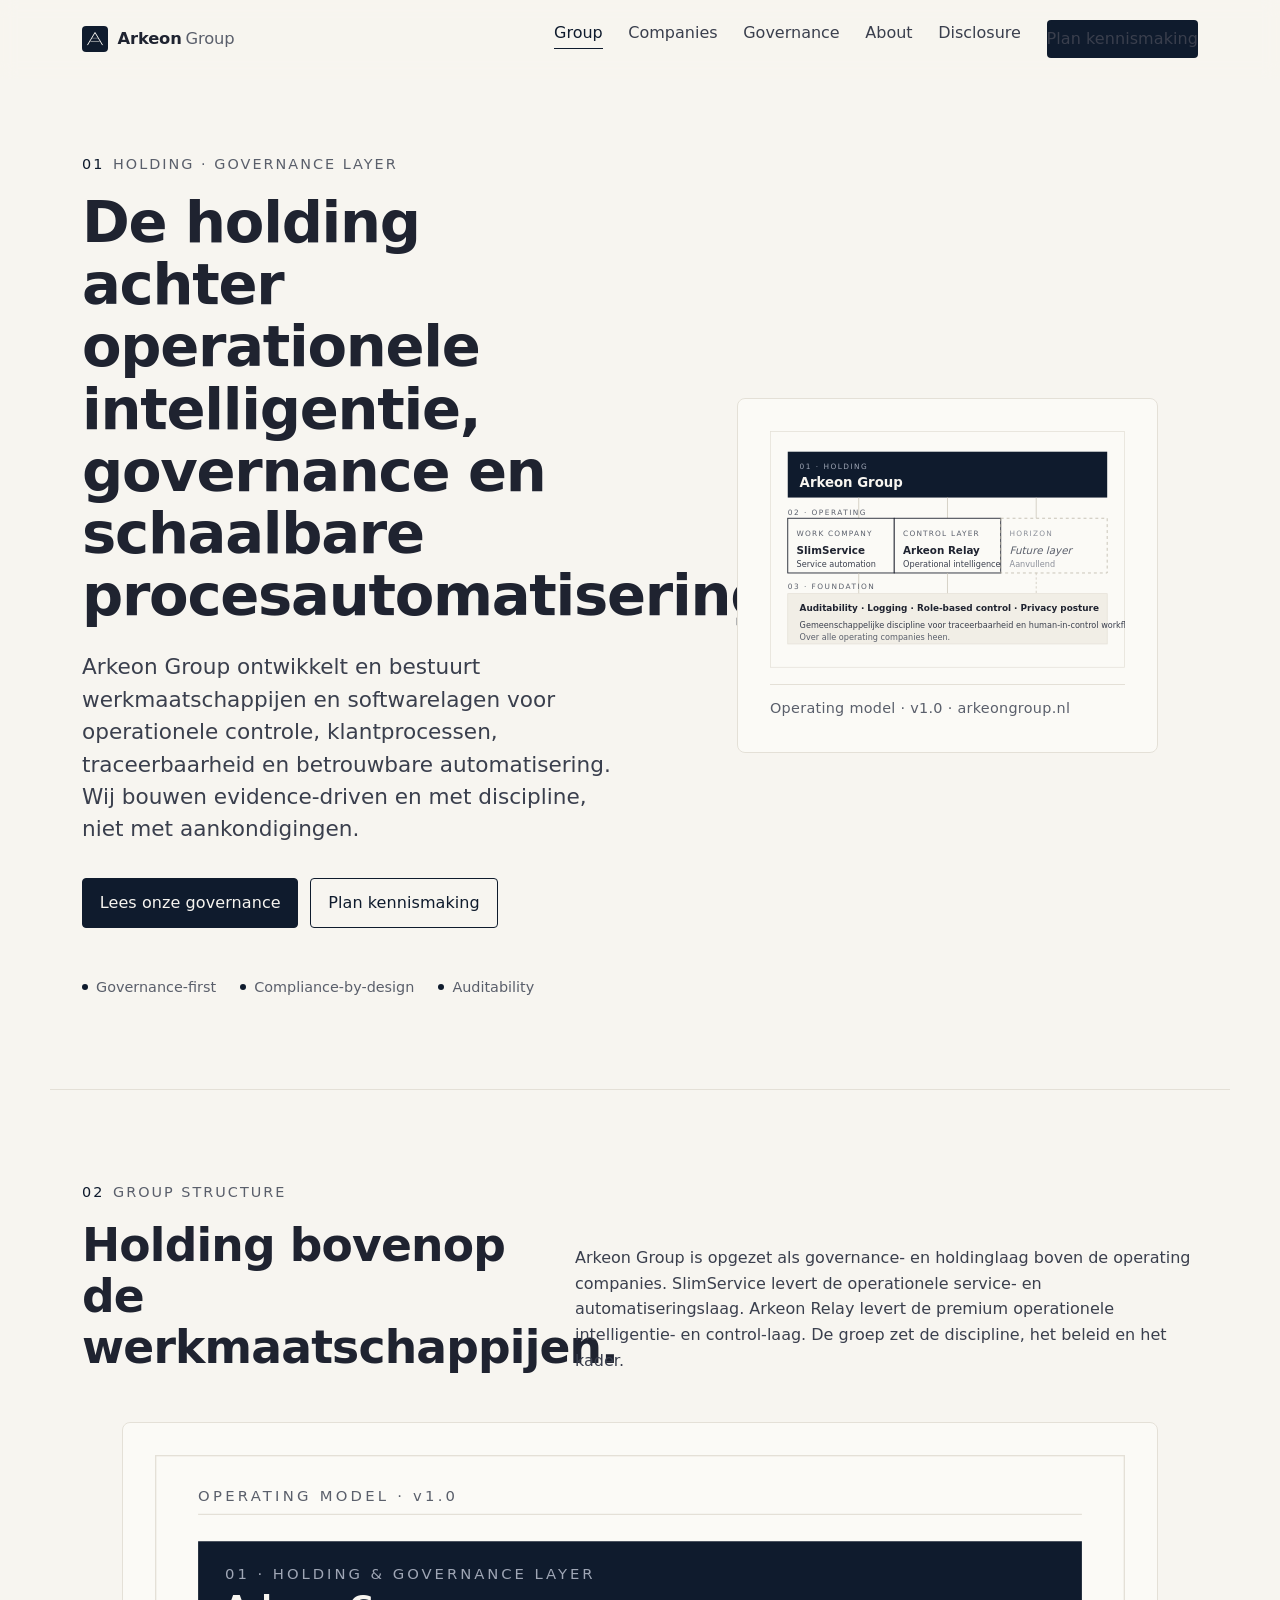
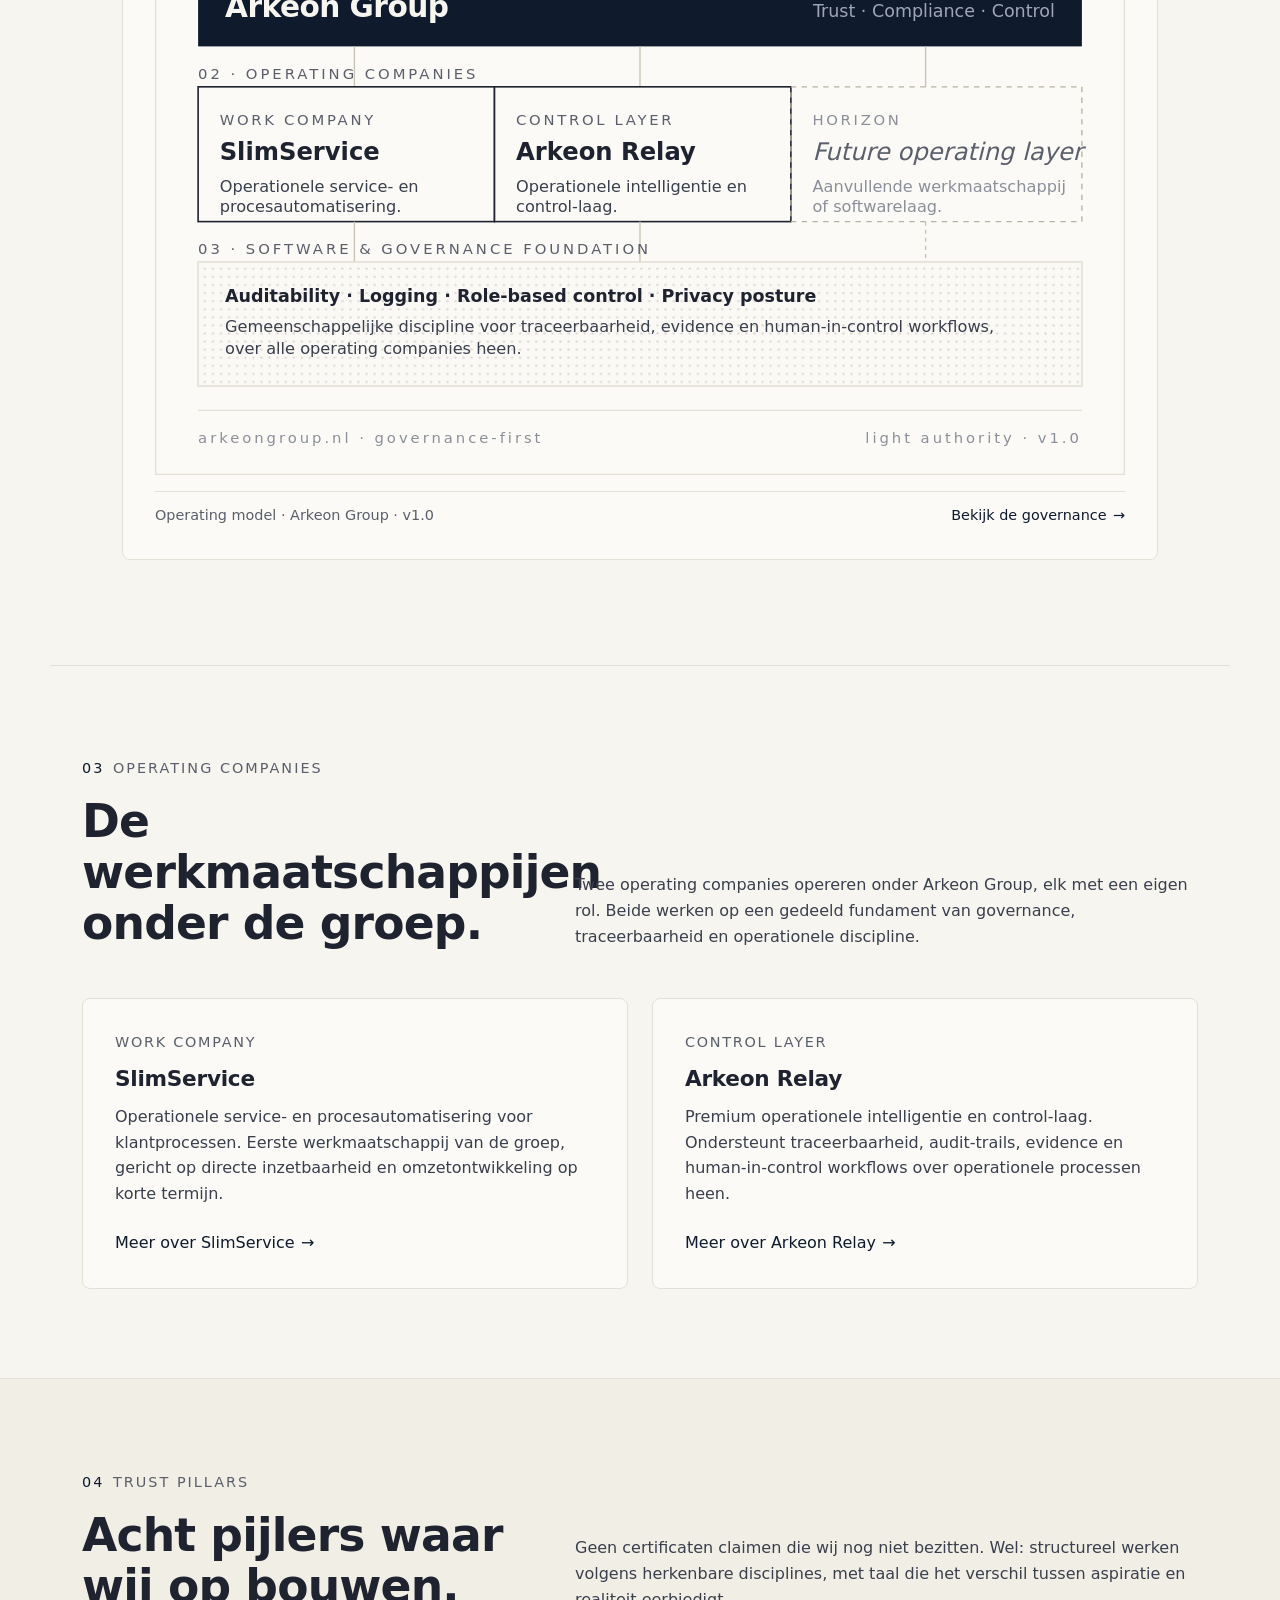
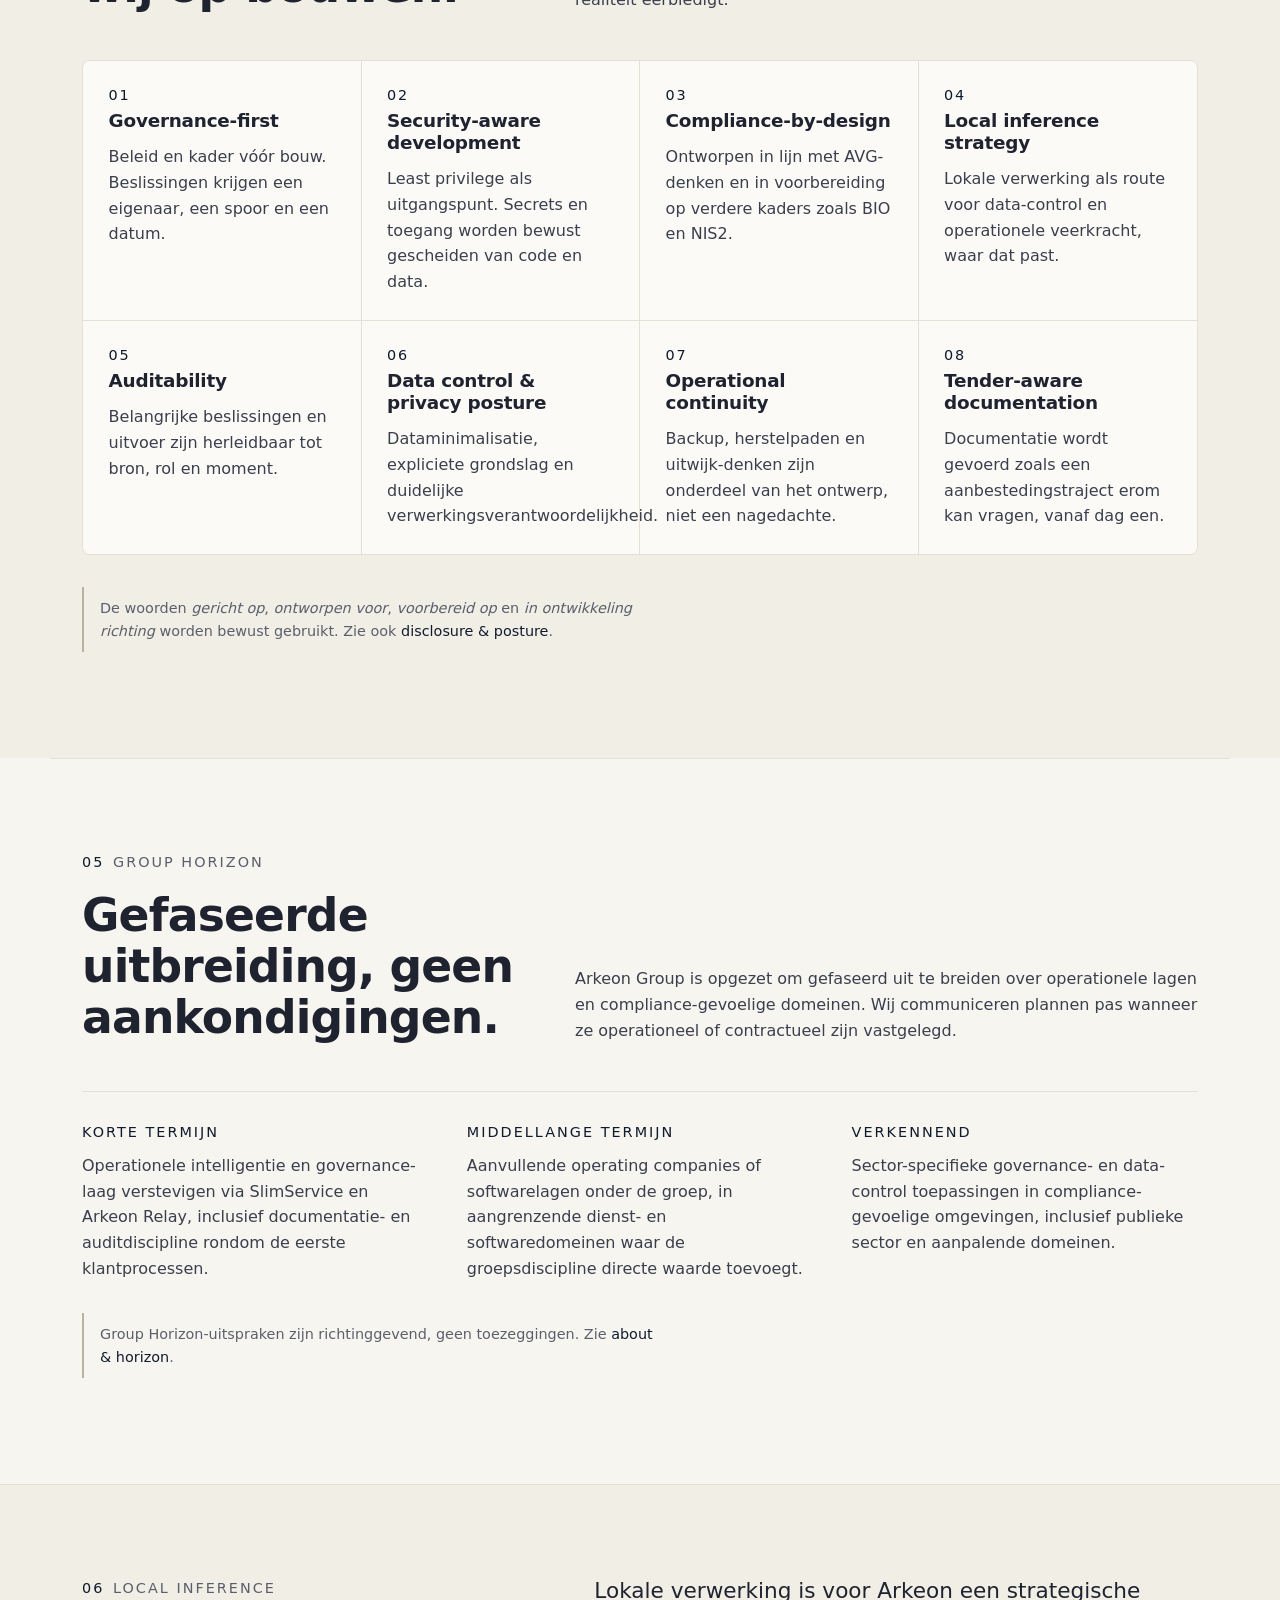
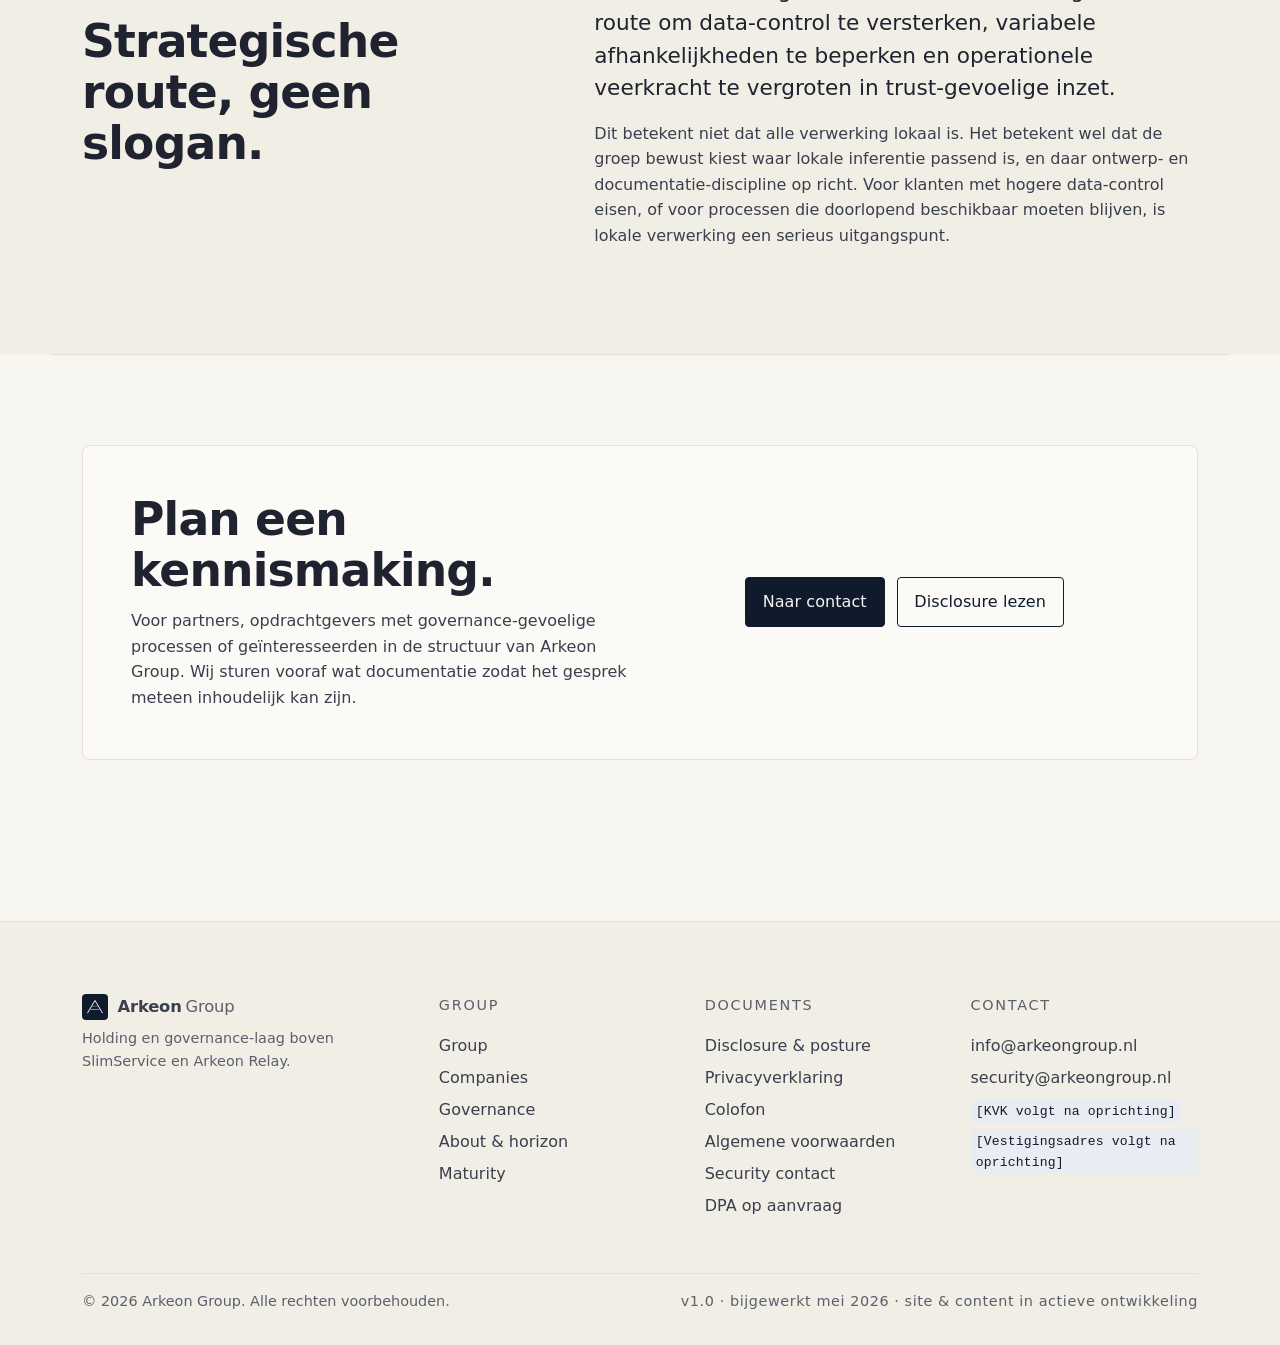
==== commit bab3cf01: "update feat: add 404 page, strict CSP headers, PNG OG image  - Add custom 404.html in Arkeon style (" ====
--- a/index.html
+++ b/index.html
@@ -14,7 +14,7 @@
   <meta property="og:title" content="Arkeon Group · Holding en governance-laag">
   <meta property="og:description" content="De holding achter operationele intelligentie, governance en schaalbare procesautomatisering.">
   <meta property="og:url" content="https://arkeongroup.nl/">
-  <meta property="og:image" content="https://arkeongroup.nl/assets/og-image.svg">
+  <meta property="og:image" content="https://arkeongroup.nl/assets/og-image.png">
   <meta property="og:locale" content="nl_NL">
   <meta name="twitter:card" content="summary_large_image">
 
@@ -255,7 +255,7 @@
           </div>
         </div>
 
-        <p class="note reveal" style="margin-top: var(--s-6);">
+        <p class="note reveal u-mt-6">
           De woorden <em>gericht op</em>, <em>ontworpen voor</em>, <em>voorbereid op</em> en
           <em>in ontwikkeling richting</em> worden bewust gebruikt. Zie ook
           <a href="disclosure.html">disclosure &amp; posture</a>.
@@ -300,7 +300,7 @@
         </div>
       </div>
 
-      <p class="note reveal" style="margin-top: var(--s-6);">
+      <p class="note reveal u-mt-6">
         Group Horizon-uitspraken zijn richtinggevend, geen toezeggingen. Zie
         <a href="about.html#horizon">about &amp; horizon</a>.
       </p>
@@ -366,7 +366,7 @@
             </svg>
             <span class="brand-name">Arkeon<span class="group">Group</span></span>
           </a>
-          <p style="margin-top: var(--s-4);">
+          <p class="u-mt-4">
             Holding en governance-laag boven SlimService en Arkeon Relay.
           </p>
         </div>
--- a/styles.css
+++ b/styles.css
@@ -741,6 +741,14 @@
   max-width: 64ch;
 }
 
+/* ---------- Utility classes (no inline style attrs, CSP-safe) ---------- */
+.u-mt-3    { margin-top: var(--s-3); }
+.u-mt-4    { margin-top: var(--s-4); }
+.u-mt-5    { margin-top: var(--s-5); }
+.u-mt-6    { margin-top: var(--s-6); }
+.u-mt-7    { margin-top: var(--s-7); }
+.u-maxw-64 { max-width: 64ch; }
+
 /* ---------- Reveal (intersection observer hook) ---------- */
 .reveal {
   opacity: 0;
